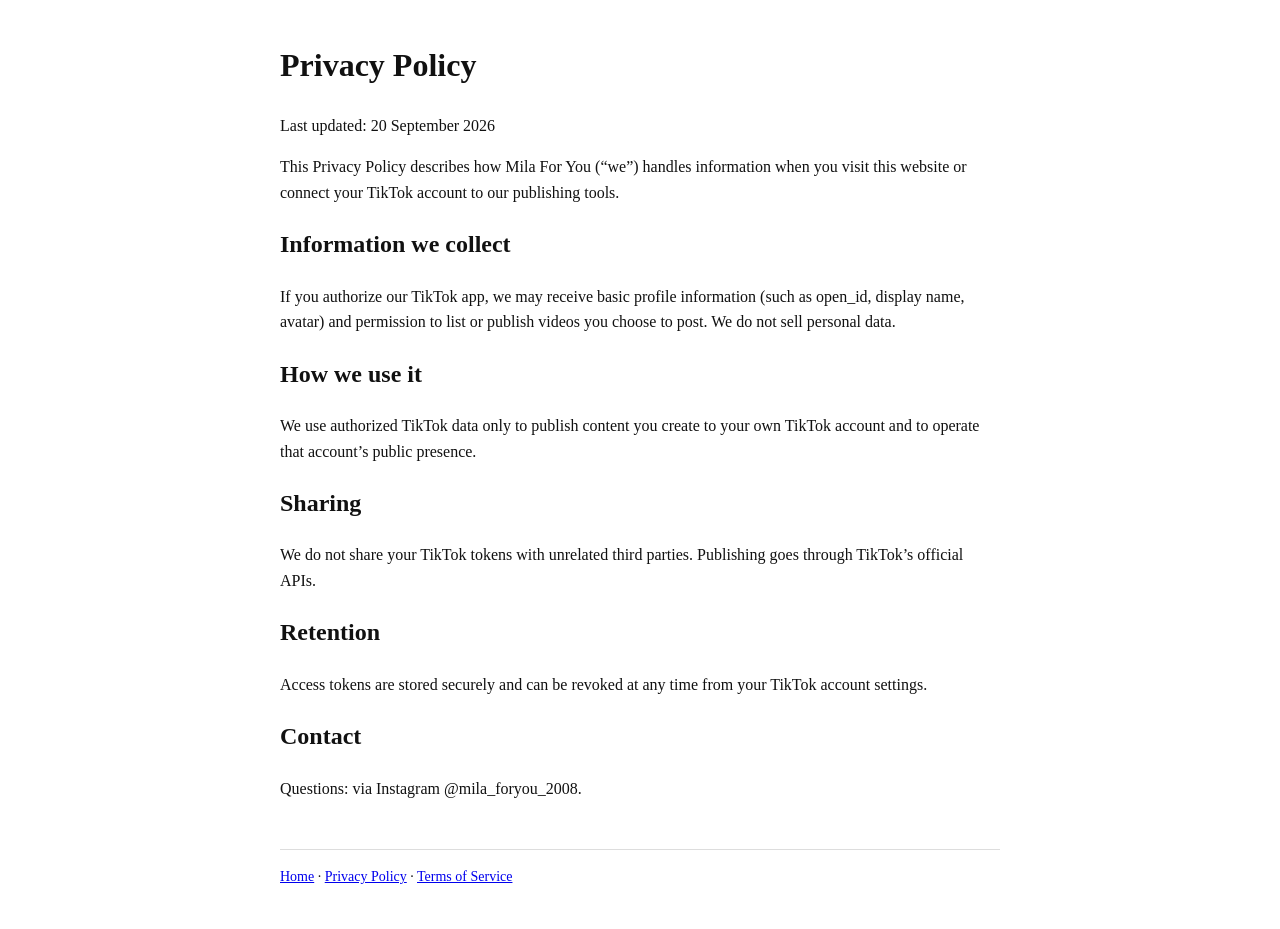
==== privacy.html @ 0e293a8e "Add lifestyle site, privacy, terms" ====
<!DOCTYPE html>
<html lang="en">
<head>
  <meta charset="utf-8">
  <meta name="viewport" content="width=device-width, initial-scale=1">
  <title>Privacy Policy — Mila For You</title>
  <style>
    body { font-family: Georgia, serif; max-width: 720px; margin: 40px auto; padding: 0 20px; color: #111; line-height: 1.6; }
    footer { margin-top: 48px; padding-top: 16px; border-top: 1px solid #ddd; font-size: 14px; }
  </style>
</head>
<body>
  <h1>Privacy Policy</h1>
  <p>Last updated: 20 September 2026</p>
  <p>This Privacy Policy describes how Mila For You (“we”) handles information when you visit this website or connect your TikTok account to our publishing tools.</p>
  <h2>Information we collect</h2>
  <p>If you authorize our TikTok app, we may receive basic profile information (such as open_id, display name, avatar) and permission to list or publish videos you choose to post. We do not sell personal data.</p>
  <h2>How we use it</h2>
  <p>We use authorized TikTok data only to publish content you create to your own TikTok account and to operate that account’s public presence.</p>
  <h2>Sharing</h2>
  <p>We do not share your TikTok tokens with unrelated third parties. Publishing goes through TikTok’s official APIs.</p>
  <h2>Retention</h2>
  <p>Access tokens are stored securely and can be revoked at any time from your TikTok account settings.</p>
  <h2>Contact</h2>
  <p>Questions: via Instagram @mila_foryou_2008.</p>
  <footer>
    <a href="index.html">Home</a> ·
    <a href="privacy.html">Privacy Policy</a> ·
    <a href="terms.html">Terms of Service</a>
  </footer>
</body>
</html>
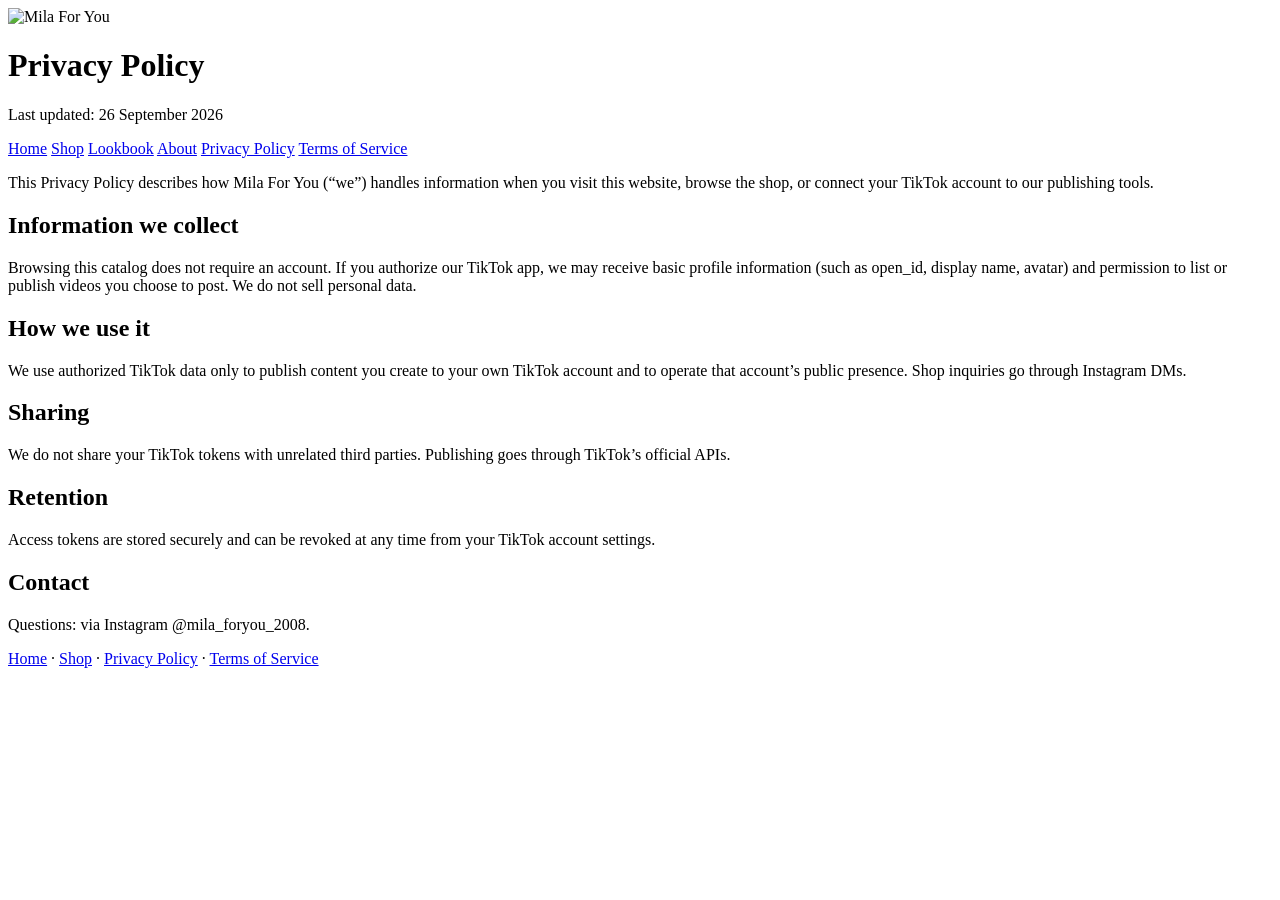
==== commit 051b6f00: "site: privacy.html (icon+hoop shop for TikTok review)" ====
--- a/privacy.html
+++ b/privacy.html
@@ -4,29 +4,47 @@
   <meta charset="utf-8">
   <meta name="viewport" content="width=device-width, initial-scale=1">
   <title>Privacy Policy — Mila For You</title>
-  <style>
-    body { font-family: Georgia, serif; max-width: 720px; margin: 40px auto; padding: 0 20px; color: #111; line-height: 1.6; }
-    footer { margin-top: 48px; padding-top: 16px; border-top: 1px solid #ddd; font-size: 14px; }
-  </style>
+  <link rel="icon" href="favicon.ico" sizes="any">
+  <link rel="icon" type="image/png" href="icon.png">
+  <link rel="apple-touch-icon" href="apple-touch-icon.png">
+  <link rel="stylesheet" href="style.css">
 </head>
 <body>
-  <h1>Privacy Policy</h1>
-  <p>Last updated: 20 September 2026</p>
-  <p>This Privacy Policy describes how Mila For You (“we”) handles information when you visit this website or connect your TikTok account to our publishing tools.</p>
-  <h2>Information we collect</h2>
-  <p>If you authorize our TikTok app, we may receive basic profile information (such as open_id, display name, avatar) and permission to list or publish videos you choose to post. We do not sell personal data.</p>
-  <h2>How we use it</h2>
-  <p>We use authorized TikTok data only to publish content you create to your own TikTok account and to operate that account’s public presence.</p>
-  <h2>Sharing</h2>
-  <p>We do not share your TikTok tokens with unrelated third parties. Publishing goes through TikTok’s official APIs.</p>
-  <h2>Retention</h2>
-  <p>Access tokens are stored securely and can be revoked at any time from your TikTok account settings.</p>
-  <h2>Contact</h2>
-  <p>Questions: via Instagram @mila_foryou_2008.</p>
-  <footer>
-    <a href="index.html">Home</a> ·
-    <a href="privacy.html">Privacy Policy</a> ·
-    <a href="terms.html">Terms of Service</a>
-  </footer>
+  <div class="wrap">
+    <header>
+      <img class="brand" src="icon.png" width="72" height="72" alt="Mila For You">
+      <div>
+        <h1>Privacy Policy</h1>
+        <p class="tag">Last updated: 26 September 2026</p>
+      </div>
+      <nav>
+        <a href="index.html">Home</a>
+        <a href="shop.html">Shop</a>
+        <a href="lookbook.html">Lookbook</a>
+        <a href="about.html">About</a>
+        <a href="privacy.html">Privacy Policy</a>
+        <a href="terms.html">Terms of Service</a>
+      </nav>
+    </header>
+    <main>
+      <p>This Privacy Policy describes how Mila For You (“we”) handles information when you visit this website, browse the shop, or connect your TikTok account to our publishing tools.</p>
+      <h2>Information we collect</h2>
+      <p>Browsing this catalog does not require an account. If you authorize our TikTok app, we may receive basic profile information (such as open_id, display name, avatar) and permission to list or publish videos you choose to post. We do not sell personal data.</p>
+      <h2>How we use it</h2>
+      <p>We use authorized TikTok data only to publish content you create to your own TikTok account and to operate that account’s public presence. Shop inquiries go through Instagram DMs.</p>
+      <h2>Sharing</h2>
+      <p>We do not share your TikTok tokens with unrelated third parties. Publishing goes through TikTok’s official APIs.</p>
+      <h2>Retention</h2>
+      <p>Access tokens are stored securely and can be revoked at any time from your TikTok account settings.</p>
+      <h2>Contact</h2>
+      <p>Questions: via Instagram @mila_foryou_2008.</p>
+    </main>
+    <footer>
+      <a href="index.html">Home</a> ·
+      <a href="shop.html">Shop</a> ·
+      <a href="privacy.html">Privacy Policy</a> ·
+      <a href="terms.html">Terms of Service</a>
+    </footer>
+  </div>
 </body>
 </html>
